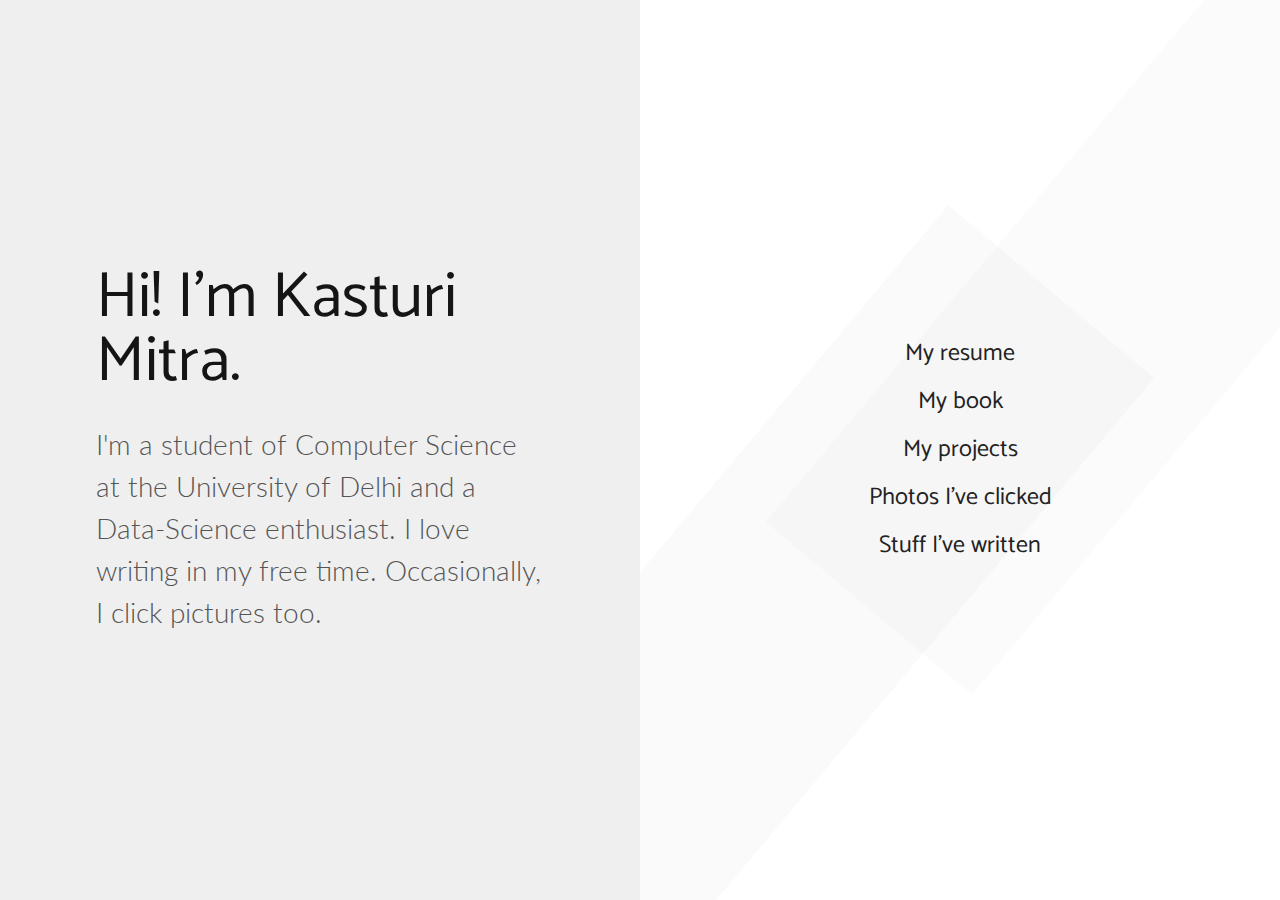
==== index.html @ 328451c5 "Added responsive meta tag" ====
<!DOCTYPE html>
<html>
<head>
    <meta name="charset" content="utf-8">
    <meta name="viewport" content="width=device-width, initial-scale=1">
    <link rel="stylesheet" type="text/css" href="gw.css">
    <title>Kasturi Mitra</title>
</head>

<body>

    <div class="panel" id="left-panel">
        <div class="content">
            <div class="name">
                Hi! I'm Kasturi Mitra.
            </div>
            <div class="description">
                I'm a student of Computer Science at the University of Delhi and a
                Data-Science enthusiast. I love writing in my free time. Occasionally, I
                click pictures too.
            </div>
        </div>
    </div>
    <div class="panel" id="right-panel">
        <div class="rect rect-A"></div>
        <div class="rect rect-B"></div>
        <div class="content">
            <div class="link" id="resume"><a href="Assets/Resume.pdf">My resume</a></div>
            <div class="link" id="book"><a href="https://www.amazon.in/dp/B072BCNXGC">My book</a></div>
            <div class="link" id="github"><a href="https://github.com/kasturimitra">My projects</a></div>
            <div class="link" id="insta"><a href="https://www.instagram.com/fragmentedthoughts/">Photos I've clicked</a></div>
            <div class="link" id="blog"><a href="http://andmilestowalkbeforeisleep.blogspot.com/">Stuff I've written</a></div>
        </div>
    </div>

</body>

</html>
---- gw.css ----
@import url('https://fonts.googleapis.com/css?family=Catamaran|Lato:300');

body {
    margin: 0;
    padding: 0;
    overflow: hidden;
    background: #fff;
}

.panel {
    height: 100vh;
    position: absolute;
    top: 0;
    width: 50vw;
    font-family: "Catamaran", sans-serif;
}

#left-panel {
    left: 0;
    background: #efefef;
}

#right-panel {
    right: 0;
    overflow: hidden;
}

.panel .content {
    position: relative;
    display: block;
    margin: 0rem 4rem;
    padding: 2rem 2rem;
    top: 50%;
    transform: translateY(-50%);
}

.panel .name {
    color: #151515;
    font-size: 4rem;
    line-height: 1;
}

.panel .description {
    color: #555555;
    font-size: 1.75rem;
    margin-top: 1.75rem;
    font-family: "Lato", sans-serif;
    font-weight: 300;
    line-height: 1.5;
}

.panel .link {
    font-size: 1.5rem;
}

.panel .link a {
    text-decoration: none;
    color: #222;
    line-height: 2;
    transition: all 0.3s ease;
}

.panel .link a:hover {
    color: #888;
}

#right-panel .content {
    margin: 0rem 1rem;
    /* background: #fafafa; */
    padding: 3rem 4rem;
    text-align: center;
}

.rect {
    position: absolute;
    width: 100%;
    height: 100vh;
}

.rect-A {
    /* top: 50%; */
    /* left: -30%; */
    /* transform: skewX(-45deg); */
    transform: rotate(40deg) translate(-5%, 30%) scaleX(0.42);
    background: #fafafa;
}

.rect-B {
    /* top: -50%; */
    /* left: 70%; */
    /* transform: skewX(-45deg); */
    transform: rotate(40deg) translate(5%, -30%) scaleX(0.42);
    background: rgba(230, 230, 230, 0.15);
}

@media (max-width: 900px) {
    body {
        overflow: auto;
    }

    .panel {
        height: auto;
        width: 100%;
        position: relative;
    }

    .panel .content {
        top: 0;
        margin: 0;
        padding: 8rem 3rem;
        transform: translateY(0);
    }
}
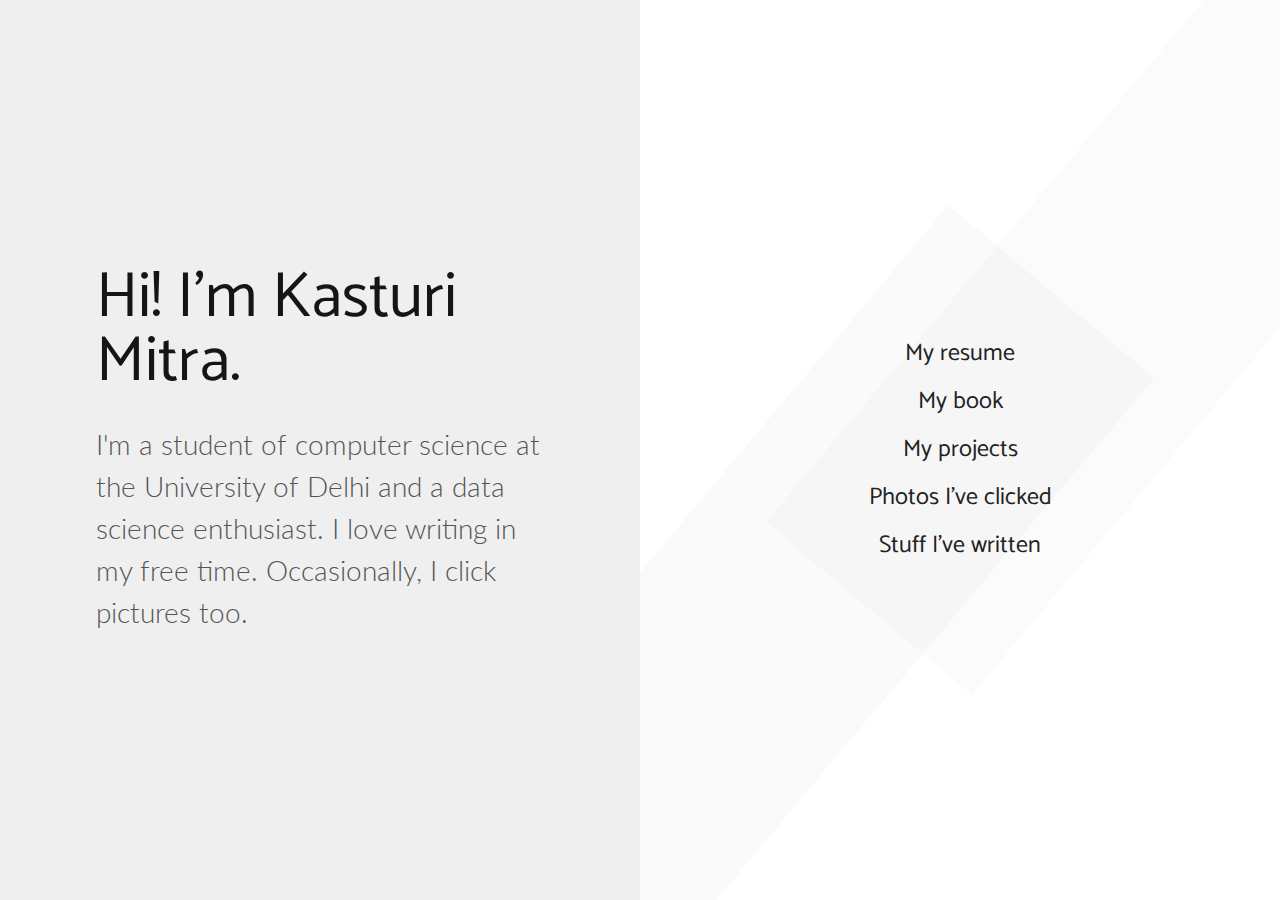
==== commit 21a29afe: "Edited description" ====
--- a/index.html
+++ b/index.html
@@ -1,8 +1,6 @@
 <!DOCTYPE html>
 <html>
 <head>
-    <meta name="charset" content="utf-8">
-    <meta name="viewport" content="width=device-width, initial-scale=1">
     <link rel="stylesheet" type="text/css" href="gw.css">
     <title>Kasturi Mitra</title>
 </head>
@@ -15,8 +13,8 @@
                 Hi! I'm Kasturi Mitra.
             </div>
             <div class="description">
-                I'm a student of Computer Science at the University of Delhi and a
-                Data-Science enthusiast. I love writing in my free time. Occasionally, I
+                I'm a student of computer science at the University of Delhi and a
+                data science enthusiast. I love writing in my free time. Occasionally, I
                 click pictures too.
             </div>
         </div>
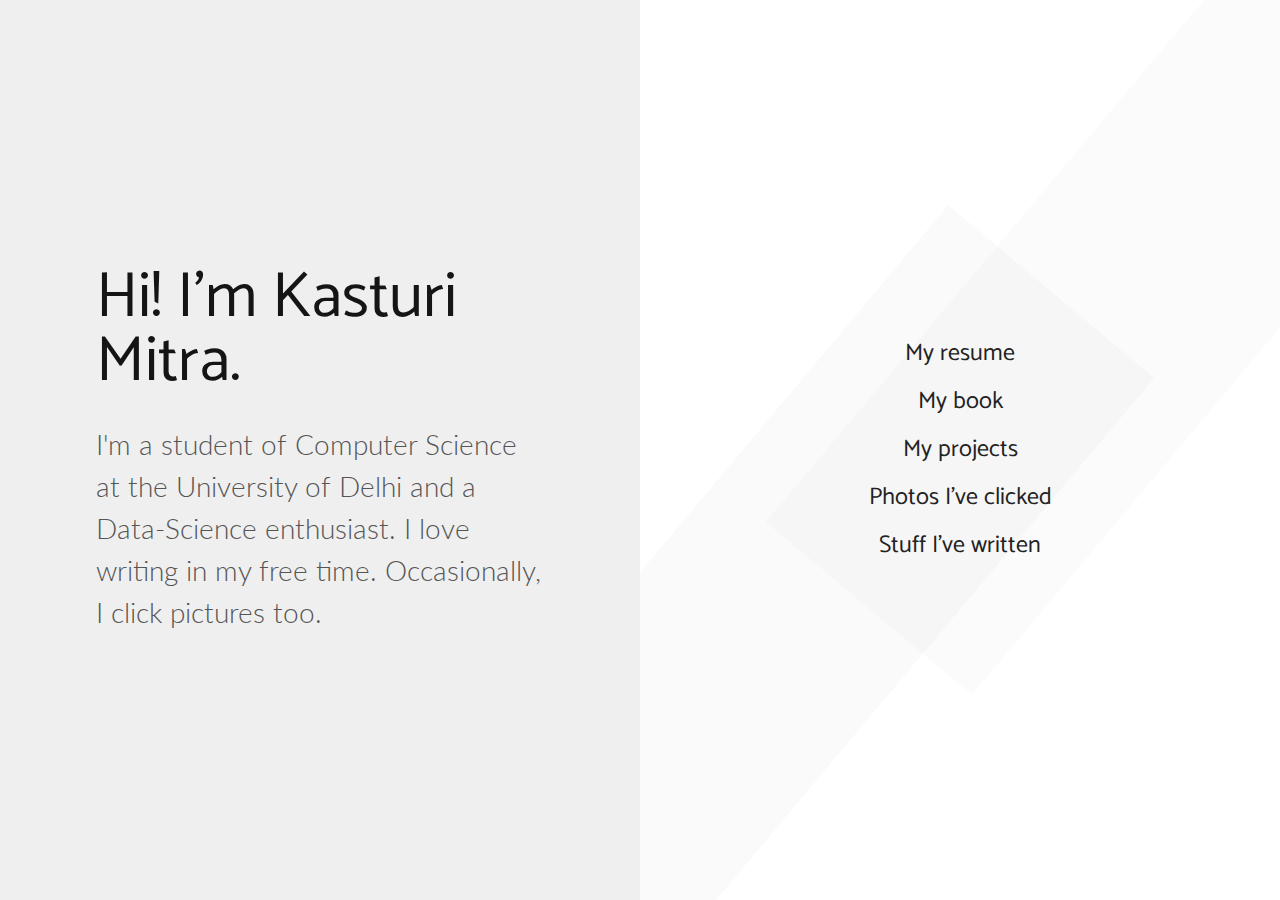
==== commit 5247b1fa: "Added structure for blog" ====
--- a/index.html
+++ b/index.html
@@ -1,6 +1,8 @@
 <!DOCTYPE html>
 <html>
 <head>
+    <meta name="charset" content="utf-8">
+    <meta name="viewport" content="width=device-width, initial-scale=1">
     <link rel="stylesheet" type="text/css" href="gw.css">
     <title>Kasturi Mitra</title>
 </head>
@@ -13,8 +15,8 @@
                 Hi! I'm Kasturi Mitra.
             </div>
             <div class="description">
-                I'm a student of computer science at the University of Delhi and a
-                data science enthusiast. I love writing in my free time. Occasionally, I
+                I'm a student of Computer Science at the University of Delhi and a
+                Data-Science enthusiast. I love writing in my free time. Occasionally, I
                 click pictures too.
             </div>
         </div>
@@ -27,7 +29,7 @@
             <div class="link" id="book"><a href="https://www.amazon.in/dp/B072BCNXGC">My book</a></div>
             <div class="link" id="github"><a href="https://github.com/kasturimitra">My projects</a></div>
             <div class="link" id="insta"><a href="https://www.instagram.com/fragmentedthoughts/">Photos I've clicked</a></div>
-            <div class="link" id="blog"><a href="http://andmilestowalkbeforeisleep.blogspot.com/">Stuff I've written</a></div>
+            <div class="link" id="blog"><a href="Blog/blog.html">Stuff I've written</a></div>
         </div>
     </div>
 
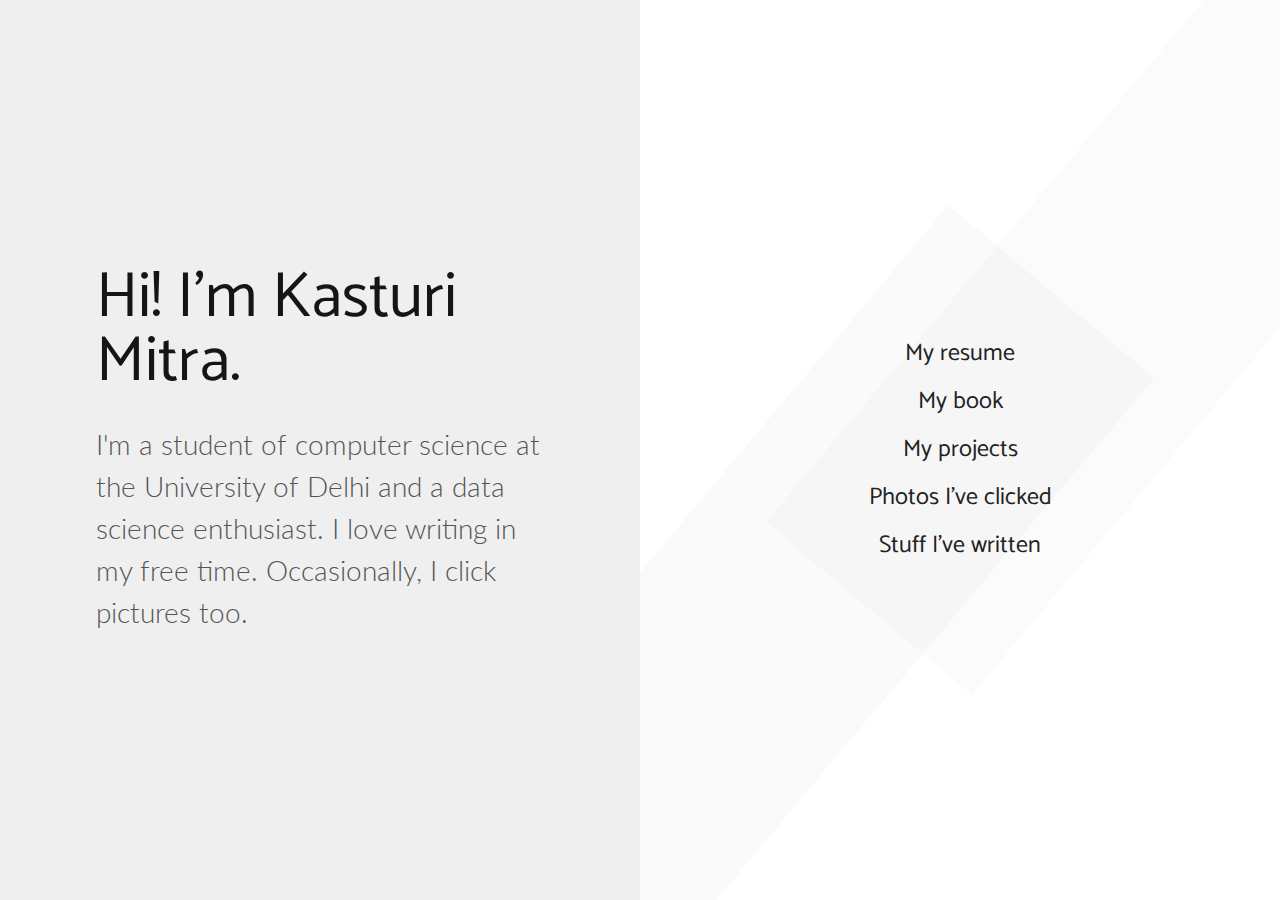
==== commit 5bd4886b: "Merge branch 'dev', new blog interface" ====
--- a/index.html
+++ b/index.html
@@ -15,8 +15,8 @@
                 Hi! I'm Kasturi Mitra.
             </div>
             <div class="description">
-                I'm a student of Computer Science at the University of Delhi and a
-                Data-Science enthusiast. I love writing in my free time. Occasionally, I
+                I'm a student of computer science at the University of Delhi and a
+                data science enthusiast. I love writing in my free time. Occasionally, I
                 click pictures too.
             </div>
         </div>
@@ -29,7 +29,7 @@
             <div class="link" id="book"><a href="https://www.amazon.in/dp/B072BCNXGC">My book</a></div>
             <div class="link" id="github"><a href="https://github.com/kasturimitra">My projects</a></div>
             <div class="link" id="insta"><a href="https://www.instagram.com/fragmentedthoughts/">Photos I've clicked</a></div>
-            <div class="link" id="blog"><a href="Blog/blog.html">Stuff I've written</a></div>
+            <div class="link" id="blog"><a href="blog/">Stuff I've written</a></div>
         </div>
     </div>
 
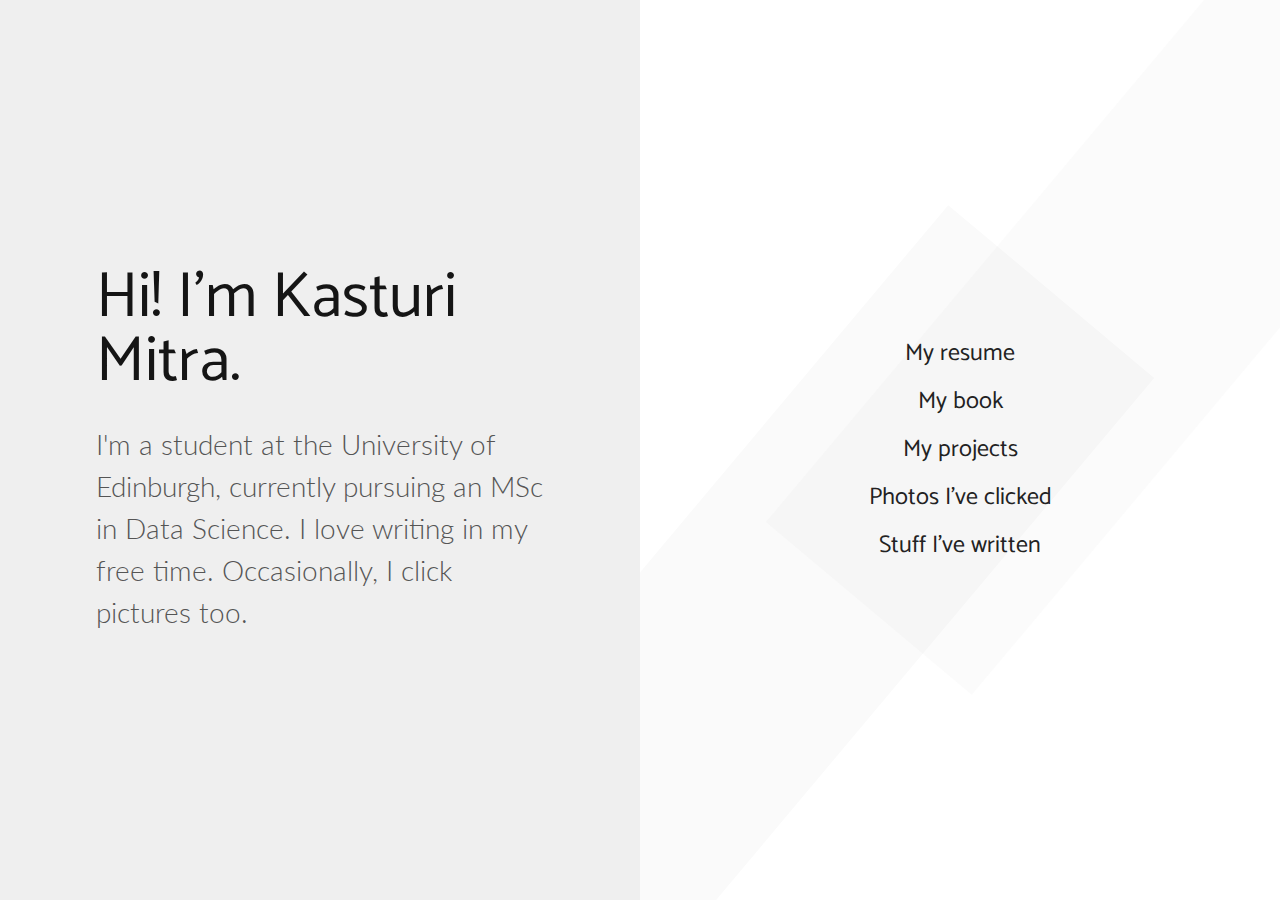
==== commit d4b125ce: "Updated front page" ====
--- a/index.html
+++ b/index.html
@@ -15,8 +15,7 @@
                 Hi! I'm Kasturi Mitra.
             </div>
             <div class="description">
-                I'm a student of computer science at the University of Delhi and a
-                data science enthusiast. I love writing in my free time. Occasionally, I
+                I'm a student at the University of Edinburgh, currently pursuing an MSc in Data Science. I love writing in my free time. Occasionally, I
                 click pictures too.
             </div>
         </div>
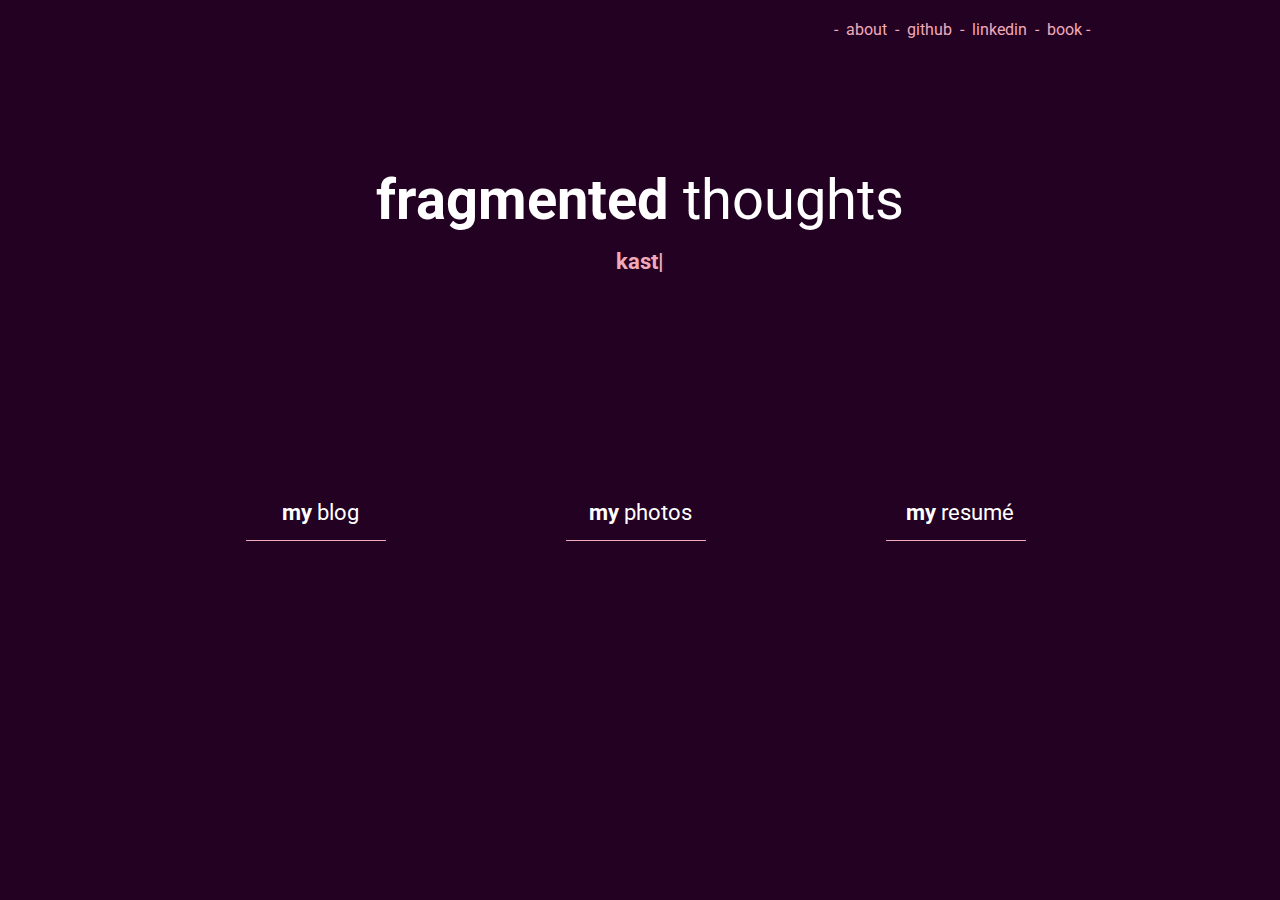
==== commit 336efe33: "feat: updated home page" ====
--- a/index.html
+++ b/index.html
@@ -1,37 +1,133 @@
-<!DOCTYPE html>
-<html>
-<head>
-    <meta name="charset" content="utf-8">
-    <meta name="viewport" content="width=device-width, initial-scale=1">
-    <link rel="stylesheet" type="text/css" href="gw.css">
-    <title>Kasturi Mitra</title>
-</head>
-
-<body>
-
-    <div class="panel" id="left-panel">
-        <div class="content">
-            <div class="name">
-                Hi! I'm Kasturi Mitra.
-            </div>
-            <div class="description">
-                I'm a student at the University of Edinburgh, currently pursuing an MSc in Data Science. I love writing in my free time. Occasionally, I
-                click pictures too.
-            </div>
-        </div>
-    </div>
-    <div class="panel" id="right-panel">
-        <div class="rect rect-A"></div>
-        <div class="rect rect-B"></div>
-        <div class="content">
-            <div class="link" id="resume"><a href="Assets/Resume.pdf">My resume</a></div>
-            <div class="link" id="book"><a href="https://www.amazon.in/dp/B072BCNXGC">My book</a></div>
-            <div class="link" id="github"><a href="https://github.com/kasturimitra">My projects</a></div>
-            <div class="link" id="insta"><a href="https://www.instagram.com/fragmentedthoughts/">Photos I've clicked</a></div>
-            <div class="link" id="blog"><a href="blog/">Stuff I've written</a></div>
-        </div>
-    </div>
-
-</body>
-
-</html>
+<!DOCTYPE html>
+<html lang="en">
+<head>
+    <meta charset="UTF-8">
+    <meta http-equiv="X-UA-Compatible" content="IE=edge">
+    <meta name="viewport" content="width=device-width, initial-scale=1.0">
+    <link rel="preconnect" href="https://fonts.googleapis.com">
+    <link rel="preconnect" href="https://fonts.gstatic.com" crossorigin>
+    <link href="https://fonts.googleapis.com/css2?family=Roboto:wght@100&display=swap" rel="stylesheet">
+    <link rel="icon" href="media/icon5.png" />
+    <link rel="stylesheet" href="css/index.css">
+    <script src="javascript/index.js"></script>
+
+    <title>Kasturi Mitra</title>
+
+    <!-- Global site tag (gtag.js) - Google Analytics -->
+    <script async src="https://www.googletagmanager.com/gtag/js?id=G-KX22R32BQS"></script>
+    <script>
+      window.dataLayer = window.dataLayer || [];
+      function gtag(){dataLayer.push(arguments);}
+      gtag('js', new Date());
+
+      gtag('config', 'G-KX22R32BQS');
+    </script>
+
+</head>
+
+<body>
+    
+    <div class="main-container">
+    <div class="header">
+          <div class="header-links">
+          <a id="header-link" href="./about.html">-&nbsp;&nbsp;about&nbsp;</a>
+          <a id="header-link" href="https://github.com/kasturimitra">-&nbsp;&nbsp;github&nbsp;</a>
+          <a id="header-link" href="https://www.linkedin.com/in/mitrakasturi/">-&nbsp;&nbsp;linkedin&nbsp;</a>
+          <a id="header-link" href="https://www.amazon.co.uk/White-Hole-Kasturi-Mitra-ebook/dp/B072BCNXGC">-&nbsp;&nbsp;book&nbsp;-</a>
+          </div>
+    </div>
+
+
+        <a href="about.html">
+        <div class="my-name">
+          <b>fragmented</b> thoughts
+        </div>
+    
+        <div class="my-profession">
+          <!-- TYPEWRITTEN -->
+          <div id="root"></div>
+          <h1>
+            <a href="about.html" class="typewrite" data-period="2000" data-type='["kasturi mitra"]' to-delete= "false" left-line="true">
+              <span class="wrap"></span>
+            </a>
+          </h1>
+          </div>
+        </div>
+        </a>
+
+    
+    <div class="button-group">
+            <!-- BUTTONS WITH ANIMATION-->
+          
+            <!-- button 1 -->
+            <a href="blog/index.html">
+              <div class="typewritten-button-info">
+                <div class="svg-wrapper">
+                  <svg height="60" width="320" xmlns="http://www.w3.org/2000/svg">
+                    <rect class="shape" height="60" width="320"></rect>
+                    <div class="text"><b>my</b> blog</div>    
+                  </svg>
+                </div>
+      
+                <div class="typewritten-button-text">
+                  <!-- TYPEWRITTEN: INFO ABOUT THE BUTTONS -->
+                  stuff i've written
+                </div>
+              </div>
+              </a>
+
+            <!-- button 2 -->
+            
+            <a href="https://www.instagram.com/fragmentedthoughts/">
+              <div class="typewritten-button-info">
+                <div class="svg-wrapper">
+                  <svg height="60" width="320" xmlns="http://www.w3.org/2000/svg">
+                    <rect class="shape" height="60" width="320"></rect>
+                    <div class="text"><b>my</b> photos</div>    
+                  </svg>
+                </div>
+      
+                <div class="typewritten-button-text">
+                  <!-- TYPEWRITTEN: INFO ABOUT THE BUTTONS -->
+                  photos i've taken
+                </div>
+              </div>
+              </a>
+
+  
+    
+
+            
+            <!-- button 3 -->
+            <a href="Assets/KasturiMitra.pdf">
+              <div class="typewritten-button-info">
+                <div class="svg-wrapper">
+                  <svg height="60" width="320" xmlns="http://www.w3.org/2000/svg">
+                    <rect class="shape" height="60" width="320"></rect>
+                    <div class="text"><b>my</b> resum&eacute</div>    
+                    <!-- <div class="text"><b>about</b> me</div>   -->
+                  </svg>
+                </div>
+      
+                <div class="typewritten-button-text">
+                  <!-- TYPEWRITTEN: INFO ABOUT THE BUTTONS -->
+                  work i've done
+                </div>
+              </div>
+            </a>
+            <br>
+
+    
+    </div>
+    
+    
+          
+    </div>
+    <br><br><br>
+      <!-- <div class="footer">
+        <a href="https://github.com/vkvincent"><div class="footer-item">&lt/github&gt</div></a>
+        <a href="https://www.linkedin.com/in/vinush-vigneswaran/"><div class="footer-item">&lt/linkedin&gt</div></a>
+        <a href="mailto:vinush10@hotmail.co.uk"><div class="footer-item">&lt/email&gt</div></a>
+      <div> -->
+</body>
+</html>--- a/css/index.css
+++ b/css/index.css
@@ -0,0 +1,160 @@
+body {
+    margin: 0;
+    background-color:#230123;
+    text-align: left;
+    color:#fff;
+    font-family: 'Roboto', sans-serif;
+  
+  }
+
+  .header{
+    display: flex;
+    flex-direction: row;
+    justify-content: center;
+    
+  }
+  .header-links{
+    margin-top: 20px;
+    width: 900px;
+    color: #f0aab9;
+    text-align: right;
+  }
+
+  .header #header-link{
+    color: #f0aab9;
+  }
+  
+  .main-container{
+    display: flex;
+    flex-direction: column;
+  }
+  
+  
+  .my-name{
+    text-align: center;
+    font-size:350%;
+    flex-grow: 1;
+    padding-top: 10%;
+  }
+
+  .my-info{
+    display: flex;
+    flex-direction: column;
+    font-size:120%;
+    flex-grow: 1;
+    padding-top: 1%;
+  }
+  
+
+  .my-profession{
+    text-align: center;
+    font-size:70%;
+    padding-top: 0%;
+  }
+  
+  .button-group{
+    display: flex;
+    flex-direction: row;
+    text-align: center;
+    padding-top: 15%;
+    justify-content: center;
+  }
+  
+  /* Parent container */
+  .typewritten-button-info{
+    display: flex;
+    flex-direction: column;
+  }
+  
+  
+  /* Child text container */
+  .typewritten-button-text{
+    color: transparent;
+  }
+  
+  /* Hover on Parent Container */
+  .typewritten-button-info:hover{
+    cursor: pointer;
+   }
+  
+   .typewritten-button-info:hover .typewritten-button-text{
+    color: #f0aab9;
+    transition: 2s;
+    font-style: italic;
+   }
+   
+  
+  .bold-wrap{
+    color: #f0aab9;
+  
+  }
+  
+  .no-bold-wrap{
+    color: #f0aab9;
+  }
+  
+  
+  .svg-wrapper {
+    width: 320px; 
+  }
+  .shape {
+    stroke-dasharray: 140 540;
+    stroke-dashoffset: -474;
+    stroke-width: 2px;
+    fill: transparent;
+    stroke: #f0aab9;
+    border-bottom: 100px solid black;
+    transition: stroke-width 2s, stroke-dashoffset 2s, stroke-dasharray 2s; 
+  }
+  .text {
+    font-size: 22px;
+    line-height: 32px;
+    color: white;
+    top: -48px;
+    position: relative;
+  }
+  .svg-wrapper:hover .shape {
+    stroke-width: 2px;
+    stroke-dashoffset: 0;
+    stroke-dasharray: 760;
+  }
+
+  .footer{
+    display: flex;
+    flex-direction: row;
+    justify-content: center;
+  }
+
+  .footer-item{
+    padding: 30px;
+    padding-bottom: 20px;
+  }
+
+  .footer-item:hover{
+    color: #f0aab9;
+  }
+
+  .links{
+    color: #f0aab9;
+    text-decoration: underline;
+  }
+  
+  @media screen and (max-width: 800px) {
+    .button-group{
+      flex-direction: column; /* The width is 100%, when the viewport is 800px or smaller */
+      align-items: center;
+      padding-top: 10%;
+      padding-bottom: 0%;
+    }
+    .header-links{
+      text-align: center;
+    }
+
+  }
+
+  
+  * { color:#fff; text-decoration: none;}
+  
+  
+  
+  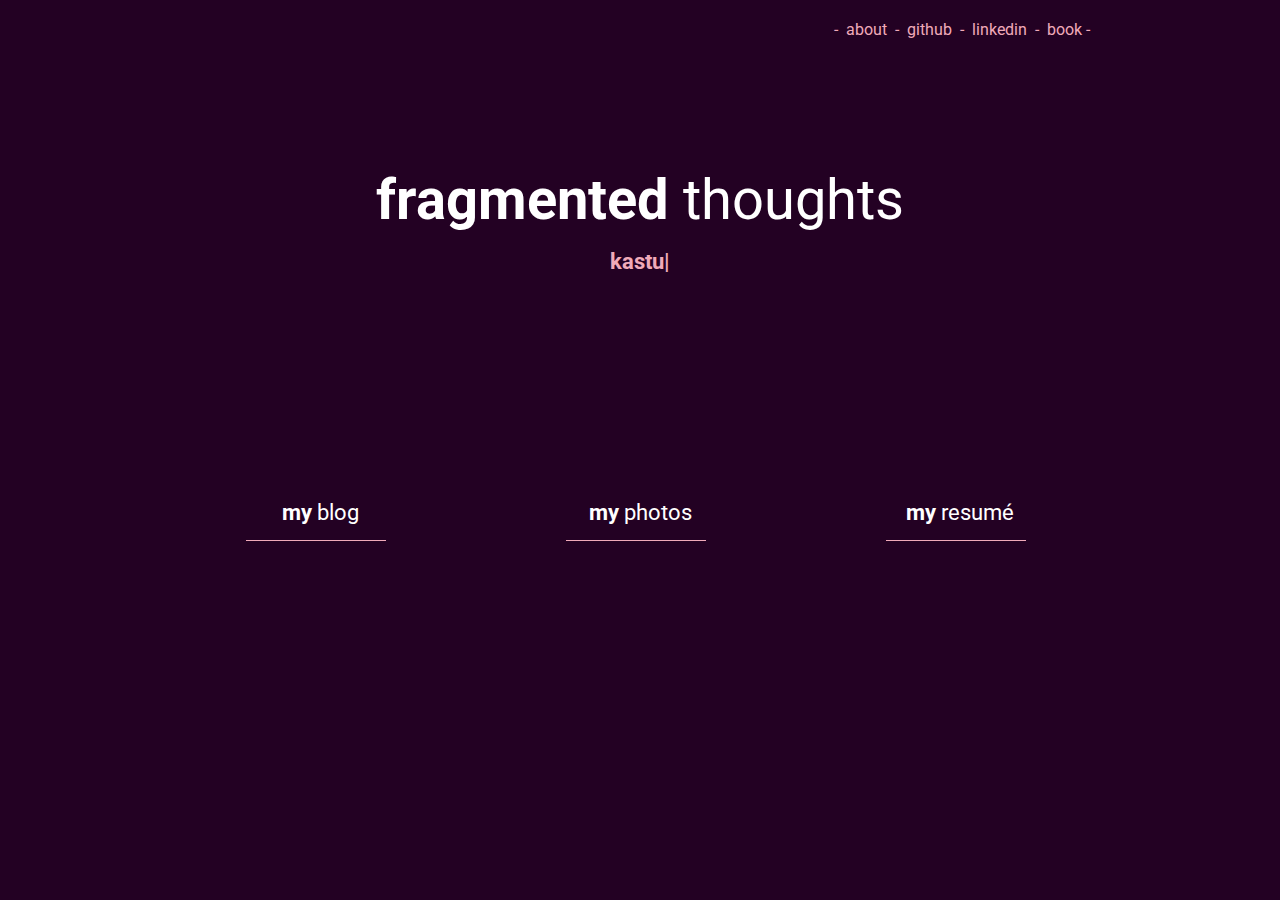
==== commit 25d6f038: "feat: about me page" ====
--- a/index.html
+++ b/index.html
@@ -7,7 +7,7 @@
     <link rel="preconnect" href="https://fonts.googleapis.com">
     <link rel="preconnect" href="https://fonts.gstatic.com" crossorigin>
     <link href="https://fonts.googleapis.com/css2?family=Roboto:wght@100&display=swap" rel="stylesheet">
-    <link rel="icon" href="media/icon5.png" />
+    <link rel="icon" href="media/icon.png" />
     <link rel="stylesheet" href="css/index.css">
     <script src="javascript/index.js"></script>
 
